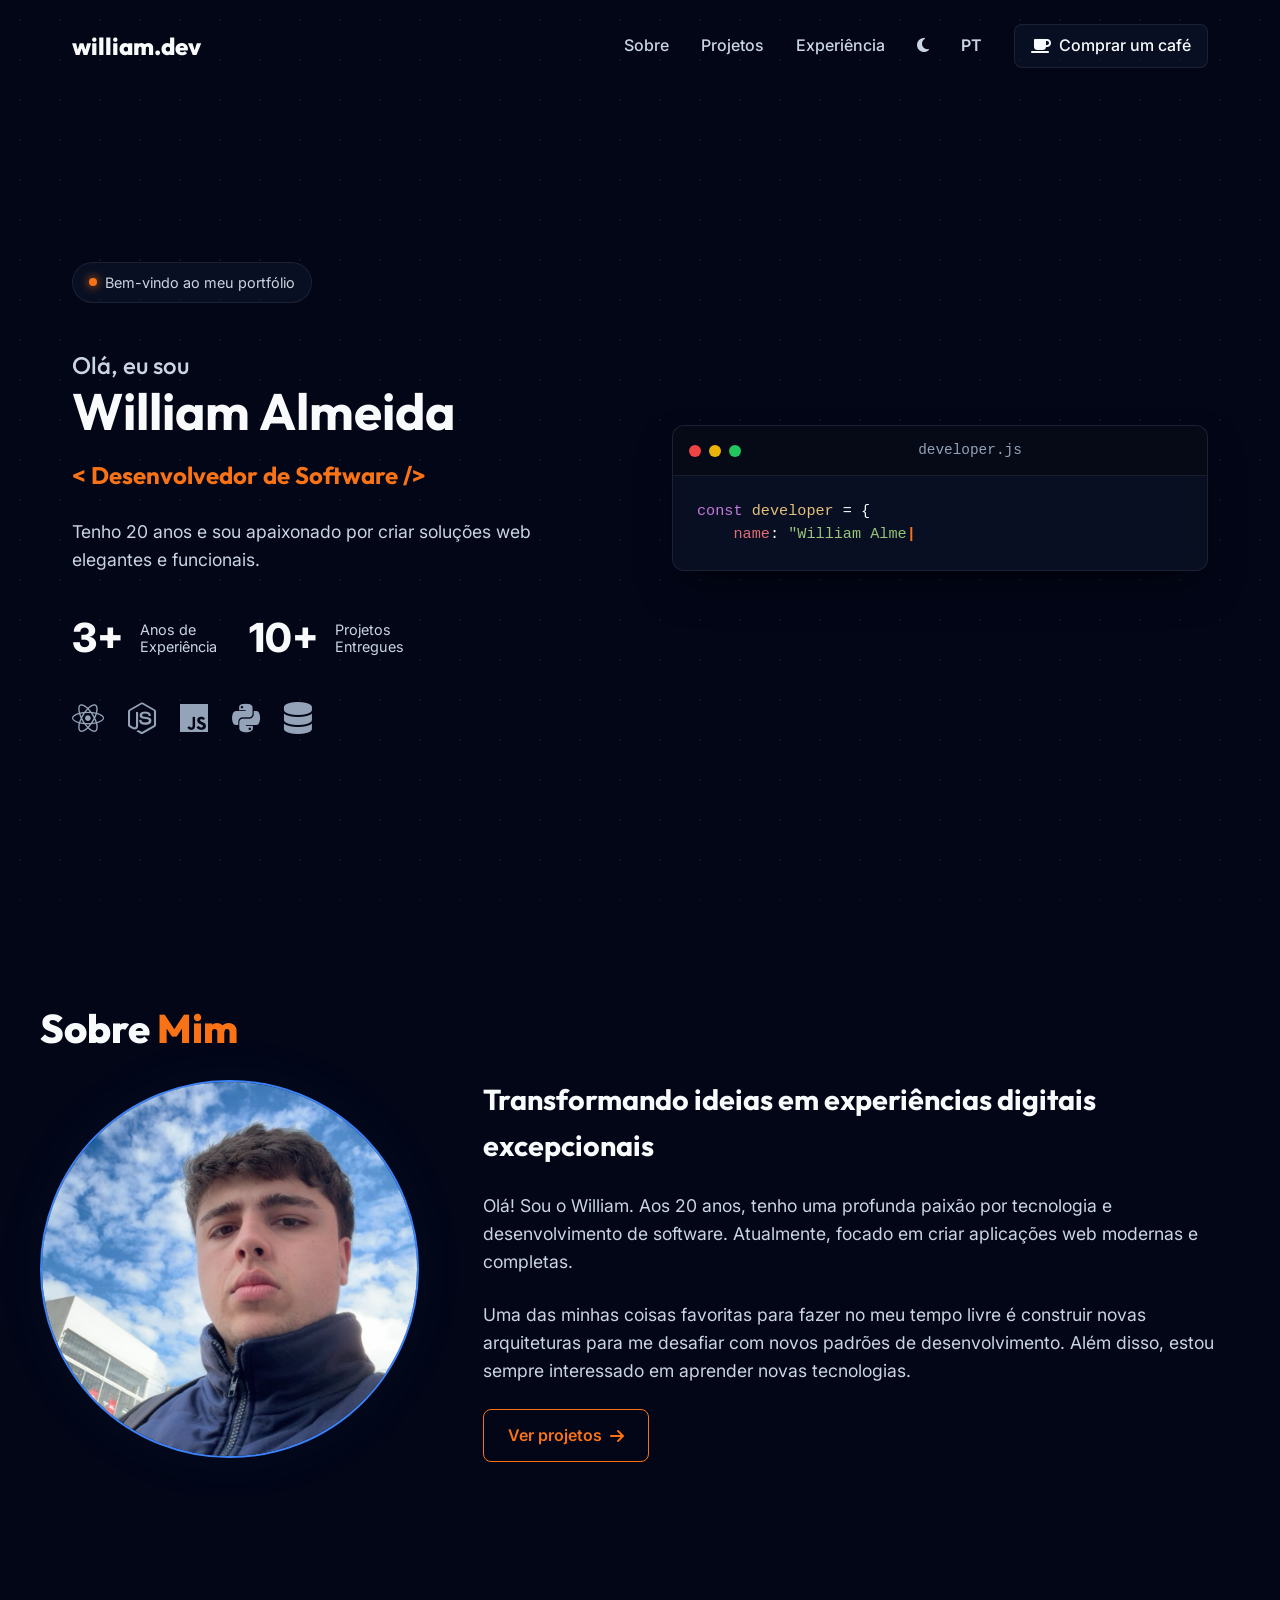
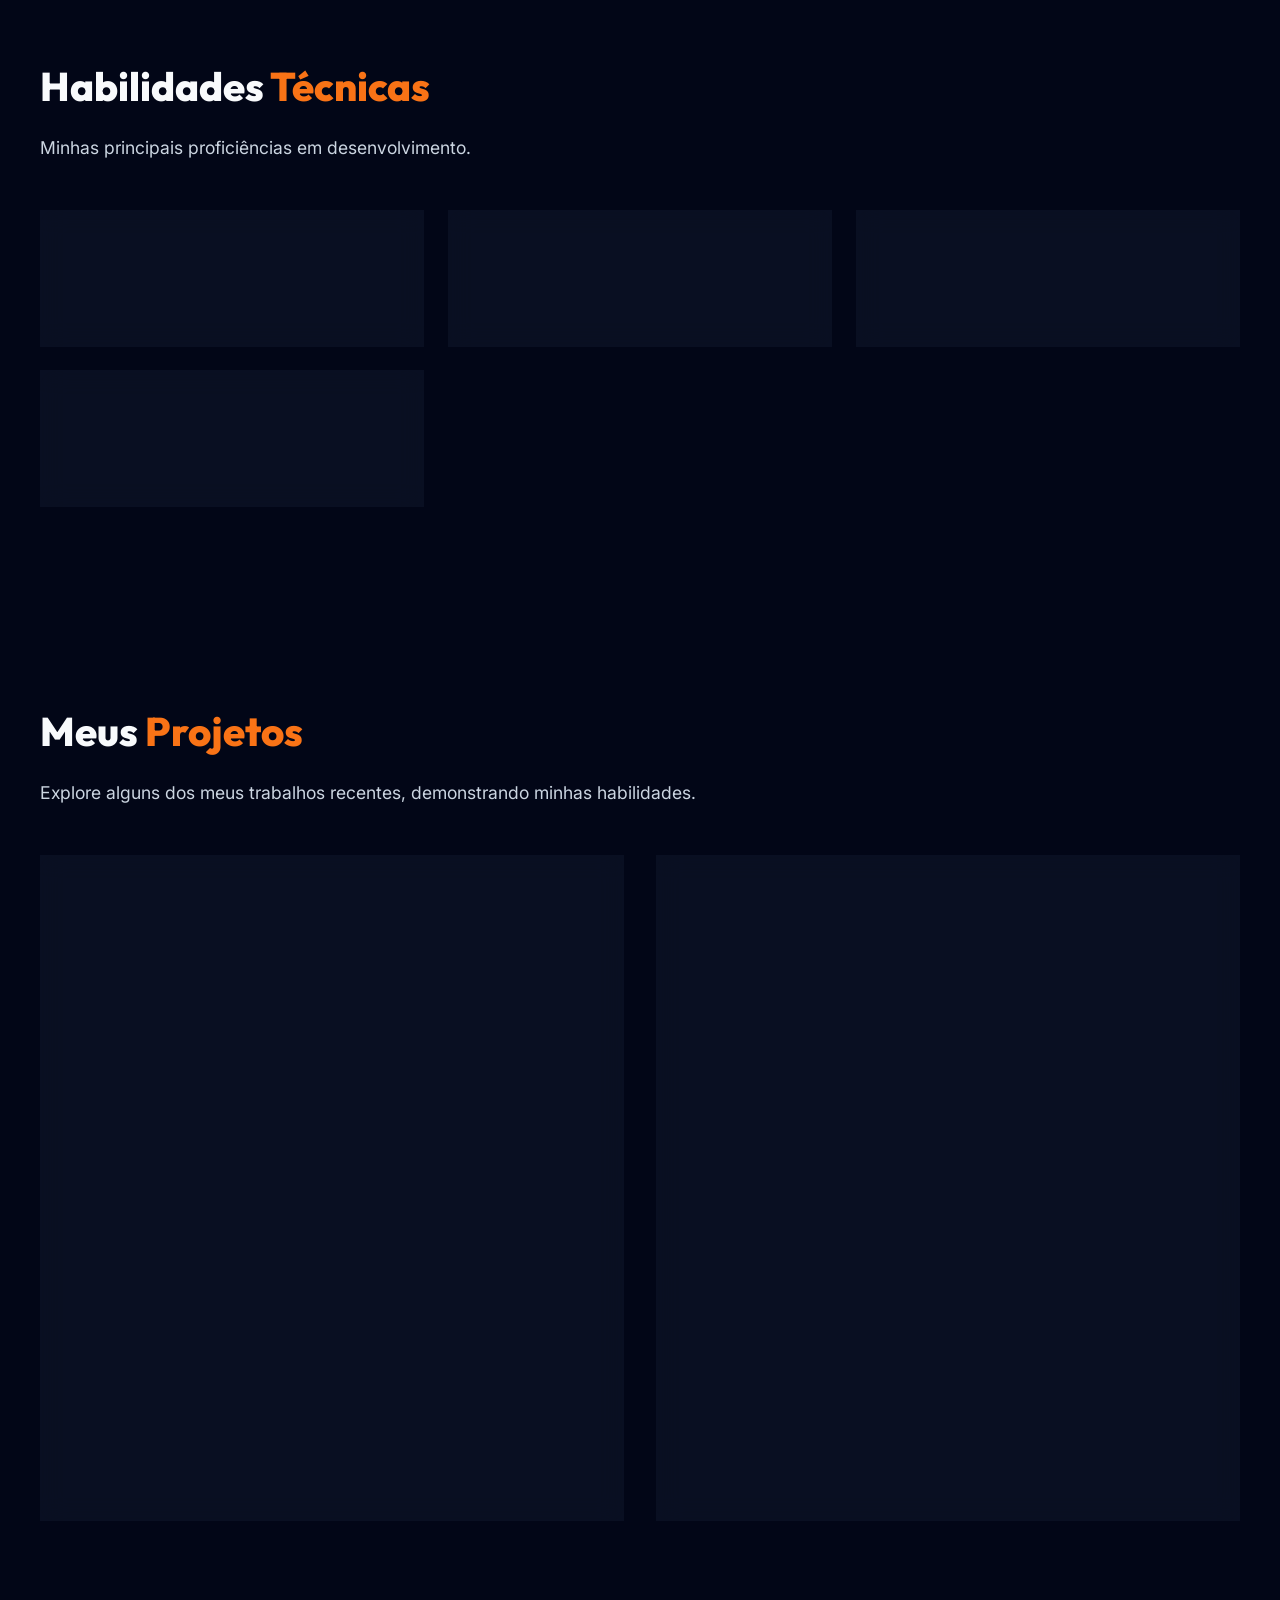
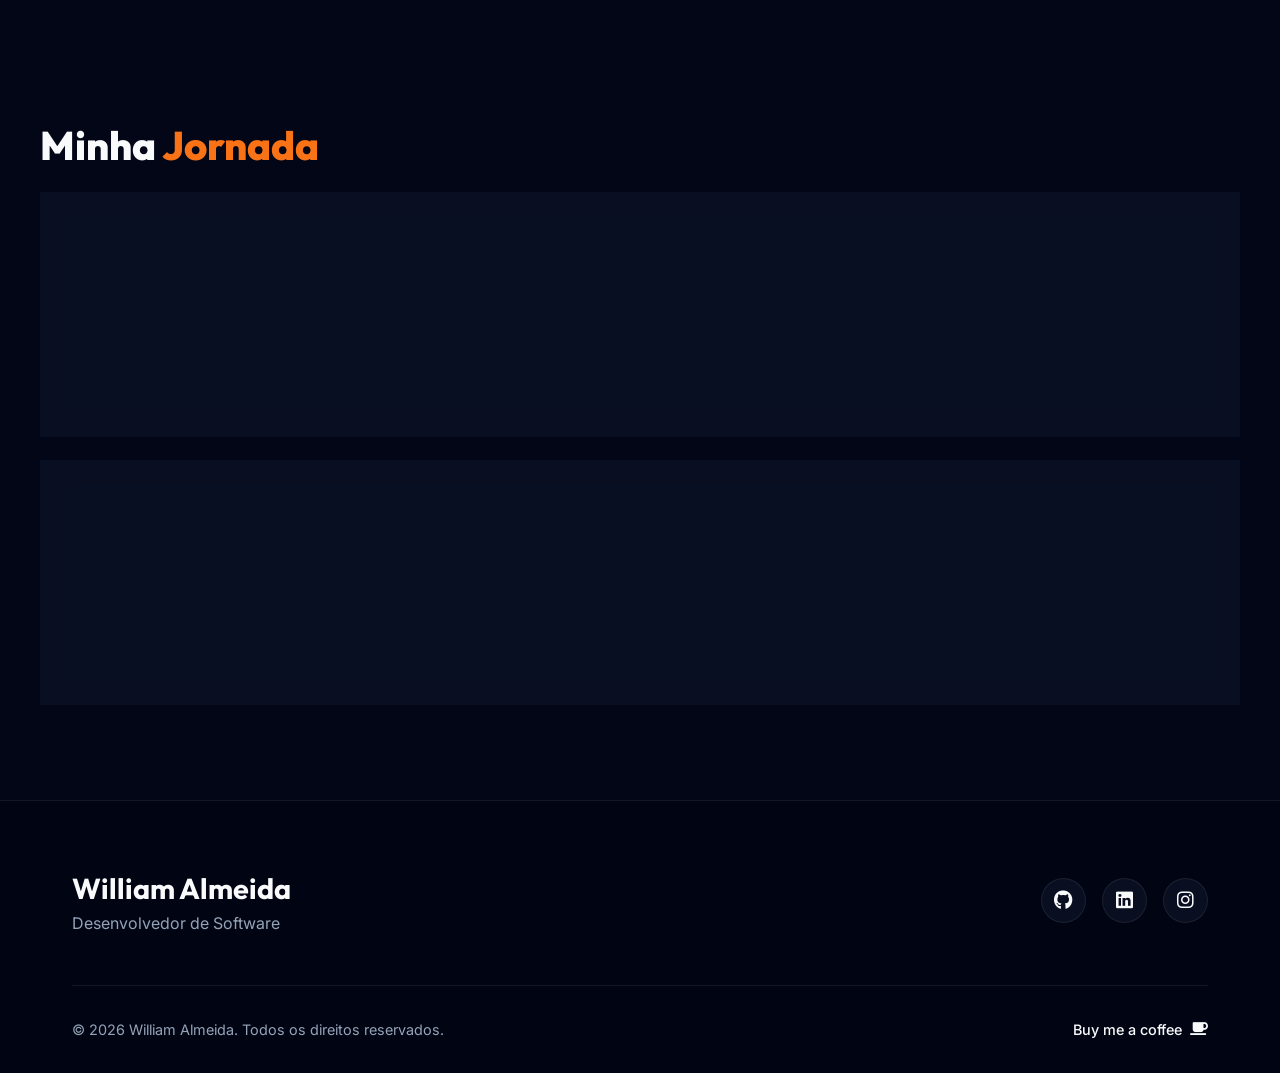
==== index.html @ 2afa2983 "Add files via upload" ====
<!DOCTYPE html>
<html lang="pt-BR">
<head>
    <meta charset="UTF-8">
    <meta name="viewport" content="width=device-width, initial-scale=1.0">
    <title>William Almeida | Desenvolvedor de Software</title>
    <link rel="stylesheet" href="style.css">
    <link href="https://fonts.googleapis.com/css2?family=Inter:wght@400;500;600;700&family=Outfit:wght@500;700;800&display=swap" rel="stylesheet">
    <link rel="stylesheet" href="https://cdnjs.cloudflare.com/ajax/libs/font-awesome/6.4.0/css/all.min.css">
</head>
<body>
    <div class="plus-grid"></div>

    <nav class="navbar">
        <div class="container nav-container">
            <a href="#" class="logo">william.dev</a>
            <div class="nav-actions">
                <a href="#about" class="nav-link">Sobre</a>
                <a href="#projects" class="nav-link">Projetos</a>
                <a href="#experience" class="nav-link">Experiência</a>
                <div class="theme-toggle"><i class="fas fa-moon"></i></div>
                <div class="lang-switch">PT</div>
                <a href="#" class="btn-coffee"><i class="fas fa-coffee"></i> Comprar um café</a>
            </div>
            <button class="mobile-menu-btn"><i class="fas fa-bars"></i></button>
        </div>
    </nav>

    <main>
        <section id="hero" class="hero container">
            <div class="hero-left">
                <div class="welcome-badge">
                    <span class="pulse-dot"></span> Bem-vindo ao meu portfólio
                </div>
                <h1 class="title">
                    <span class="greeting">Olá, eu sou</span><br>
                    William Almeida
                </h1>
                <h2 class="role-tag">&lt; Desenvolvedor de Software /&gt;</h2>
                <p class="description">
                    Tenho 20 anos e sou apaixonado por criar soluções web elegantes e funcionais.
                </p>
                <div class="hero-stats">
                    <div class="stat-item">
                        <span class="stat-num">3+</span>
                        <span class="stat-text">Anos de<br>Experiência</span>
                    </div>
                    <div class="stat-item">
                        <span class="stat-num">10+</span>
                        <span class="stat-text">Projetos<br>Entregues</span>
                    </div>
                </div>
                <div class="hero-tech-icons">
                    <!-- Tech stack icons -->
                    <i class="fab fa-react"></i>
                    <i class="fab fa-node-js"></i>
                    <i class="fab fa-js"></i>
                    <i class="fab fa-python"></i>
                    <i class="fas fa-database"></i>
                </div>
            </div>
            
            <div class="hero-right">
                <div class="code-window glass-card">
                    <div class="window-header">
                        <span class="dot red"></span>
                        <span class="dot yellow"></span>
                        <span class="dot green"></span>
                        <span class="window-title">developer.js</span>
                    </div>
                    <div class="code-content">
<pre><code><span class="keyword">const</span> <span class="variable">developer</span> = {
    <span class="property">name</span>: <span class="string">"William Almeida"</span>,
    <span class="property">age</span>: <span class="number">20</span>,
    <span class="property">role</span>: <span class="string">"Desenvolvedor de Software"</span>,
    <span class="property">skills</span>: [
        <span class="string">"React"</span>, <span class="string">"Node.js"</span>, <span class="string">"Python"</span>, <span class="string">"SQL"</span>
    ],
    <span class="property">passionateAbout</span>: <span class="string">"Criar soluções elegantes"</span>,
    <span class="method">code</span>: <span class="keyword">function</span>() {
        <span class="keyword">return</span> <span class="string">"Transformando ideias em experiências digitais excepcionais"</span>;
    }
};

<span class="variable">developer</span>.<span class="method">code</span>();</code></pre>
                    </div>
                </div>
            </div>
        </section>

        <!-- About Me Section -->
        <section id="about" class="about container section">
            <h2 class="section-title">Sobre <span class="text-orange">Mim</span></h2>
            <div class="about-grid">
                <div class="about-image-wrapper">
                    <div class="about-glow"></div>
                    <img src="assets/WhatsApp%20Image%202026-03-21%20at%2018.41.09.jpeg" alt="William Almeida" class="profile-image">
                </div>
                <div class="about-content">
                    <h3>Transformando ideias em experiências digitais excepcionais</h3>
                    <p>
                        Olá! Sou o William. Aos 20 anos, tenho uma profunda paixão por tecnologia e desenvolvimento de software. Atualmente, focado em criar aplicações web modernas e completas.
                    </p>
                    <p>
                        Uma das minhas coisas favoritas para fazer no meu tempo livre é construir novas arquiteturas para me desafiar com novos padrões de desenvolvimento. Além disso, estou sempre interessado em aprender novas tecnologias.
                    </p>
                    <a href="#projects" class="btn-outline-orange">Ver projetos <i class="fas fa-arrow-right"></i></a>
                </div>
            </div>
        </section>

        <!-- Skills Section -->
        <section id="skills" class="skills container section">
            <h2 class="section-title">Habilidades <span class="text-orange">Técnicas</span></h2>
            <p class="section-subtitle">Minhas principais proficiências em desenvolvimento.</p>
            
            <div class="skills-grid">
                <!-- Skill cards -->
                <div class="skill-card glass-card">
                    <div class="skill-header">
                        <i class="fab fa-react skill-icon text-blue"></i>
                        <div>
                            <h4>React / Next.js</h4>
                            <span class="skill-category">Frontend</span>
                        </div>
                    </div>
                    <div class="progress-bar"><div class="progress" style="width: 80%"></div></div>
                </div>
                <div class="skill-card glass-card">
                    <div class="skill-header">
                        <i class="fab fa-node-js skill-icon text-green"></i>
                        <div>
                            <h4>Node.js / Express</h4>
                            <span class="skill-category">Backend</span>
                        </div>
                    </div>
                    <div class="progress-bar"><div class="progress" style="width: 75%"></div></div>
                </div>
                <div class="skill-card glass-card">
                    <div class="skill-header">
                        <i class="fab fa-python skill-icon text-yellow"></i>
                        <div>
                            <h4>Python</h4>
                            <span class="skill-category">Backend / Scripting</span>
                        </div>
                    </div>
                    <div class="progress-bar"><div class="progress" style="width: 70%"></div></div>
                </div>
                <div class="skill-card glass-card">
                    <div class="skill-header">
                        <i class="fas fa-database skill-icon text-orange"></i>
                        <div>
                            <h4>SQL / NoSQL</h4>
                            <span class="skill-category">Database</span>
                        </div>
                    </div>
                    <div class="progress-bar"><div class="progress" style="width: 85%"></div></div>
                </div>
            </div>
        </section>

        <!-- Projects Section -->
        <section id="projects" class="projects container section">
            <h2 class="section-title">Meus <span class="text-orange">Projetos</span></h2>
            <p class="section-subtitle">Explore alguns dos meus trabalhos recentes, demonstrando minhas habilidades.</p>
            
            <div class="projects-grid">
                <div class="project-card glass-card">
                    <div class="project-image">
                        <div class="project-mockup"><i class="fas fa-plane"></i></div>
                    </div>
                    <div class="project-info">
                        <h3>App de Viagens</h3>
                        <div class="tech-pills">
                            <span class="pill">React</span>
                            <span class="pill">Node.js</span>
                            <span class="pill">MongoDB</span>
                        </div>
                        <p>Aplicativo completo de planejamento e gestão de viagens com roteiros inteligentes e compartilhamento de experiências.</p>
                        <ul class="project-features">
                            <li>Planejamento inteligente de roteiros</li>
                            <li>Compartilhamento e colaboração em grupo</li>
                            <li>Modo offline</li>
                        </ul>
                        <div class="project-actions">
                            <a href="#" class="btn-primary"><i class="fas fa-external-link-alt"></i> Visitar Website</a>
                            <a href="#" class="btn-secondary"><i class="fab fa-github"></i> GitHub</a>
                        </div>
                    </div>
                </div>

                <div class="project-card glass-card">
                    <div class="project-image">
                        <div class="project-mockup"><i class="fas fa-gamepad"></i></div>
                    </div>
                    <div class="project-info">
                        <h3>Spark Tracker</h3>
                        <div class="tech-pills">
                            <span class="pill">React Native</span>
                            <span class="pill">Firebase</span>
                        </div>
                        <p>Contador de vida avançado para Magic: The Gathering com suporte multiplayer, estatísticas detalhadas e personalização.</p>
                        <ul class="project-features">
                            <li>Contador para até 6 jogadores</li>
                            <li>Acompanhamento de dano de comandante</li>
                            <li>Temas personalizáveis</li>
                        </ul>
                        <div class="project-actions">
                            <a href="#" class="btn-primary"><i class="fas fa-external-link-alt"></i> Visitar App</a>
                            <a href="#" class="btn-secondary"><i class="fab fa-github"></i> GitHub</a>
                        </div>
                    </div>
                </div>
            </div>
        </section>

        <!-- Experience Section -->
        <section id="experience" class="experience container section">
            <h2 class="section-title">Minha <span class="text-orange">Jornada</span></h2>
            
            <div class="experience-list">
                <div class="exp-item glass-card">
                    <div class="exp-header">
                        <div class="exp-title">
                            <h3>Desenvolvedor Full Stack Freelancer</h3>
                            <a href="#" class="company">Autônomo</a>
                        </div>
                        <span class="exp-date">2023 - Presente</span>
                    </div>
                    <div class="tech-pills">
                        <span class="pill">React</span>
                        <span class="pill">Node.js</span>
                        <span class="pill">Tailwind</span>
                    </div>
                    <p class="exp-desc">
                        Construção de aplicações web sob medida para clientes, com foco em design responsivo e backends de alta performance. Implementação de soluções de e-commerce e landing pages otimizadas.
                    </p>
                </div>

                <div class="exp-item glass-card">
                    <div class="exp-header">
                        <div class="exp-title">
                            <h3>Estagiário de Desenvolvimento Frontend</h3>
                            <a href="#" class="company">Tech Solutions</a>
                        </div>
                        <span class="exp-date">2022 - 2023</span>
                    </div>
                    <div class="tech-pills">
                        <span class="pill">HTML/CSS</span>
                        <span class="pill">JavaScript</span>
                        <span class="pill">Git</span>
                    </div>
                    <p class="exp-desc">
                        Auxiliei no desenvolvimento de interfaces de usuário modernas. Ganhei experiência prática com arquiteturas baseadas em componentes e metodologias ágeis de desenvolvimento.
                    </p>
                </div>
            </div>
        </section>
    </main>

    <footer>
        <div class="container footer-container">
            <div class="footer-top">
                <div class="footer-brand">
                    <h2>William Almeida</h2>
                    <p>Desenvolvedor de Software</p>
                </div>
                <div class="footer-social">
                    <a href="#" class="social-icon"><i class="fab fa-github"></i></a>
                    <a href="#" class="social-icon"><i class="fab fa-linkedin"></i></a>
                    <a href="#" class="social-icon"><i class="fab fa-instagram"></i></a>
                </div>
            </div>
            <div class="footer-bottom">
                <p>&copy; 2026 William Almeida. Todos os direitos reservados.</p>
                <a href="#" class="coffee-link">Buy me a coffee <i class="fas fa-coffee"></i></a>
            </div>
        </div>
    </footer>

    <script src="script.js"></script>
</body>
</html>
---- style.css ----
:root {
    --bg-color: #020617; /* Deep Navy/Black */
    --bg-secondary: #0f172a;
    --text-primary: #f8fafc;
    --text-secondary: #cbd5e1;
    --text-muted: #94a3b8;
    --accent-orange: #f97316;
    --accent-orange-hover: #ea580c;
    --accent-blue: #3b82f6;
    
    --glass-bg: rgba(15, 23, 42, 0.6);
    --glass-border: rgba(255, 255, 255, 0.08);
    --glass-hover: rgba(249, 115, 22, 0.2);
    --transition: all 0.3s cubic-bezier(0.4, 0, 0.2, 1);
}

* {
    margin: 0;
    padding: 0;
    box-sizing: border-box;
}

html {
    scroll-behavior: smooth;
}

body {
    font-family: 'Inter', sans-serif;
    background-color: var(--bg-color);
    color: var(--text-primary);
    line-height: 1.6;
    position: relative;
    overflow-x: hidden;
}

h1, h2, h3, h4, h5, h6, .logo {
    font-family: 'Outfit', sans-serif;
}

a {
    text-decoration: none;
    color: inherit;
    transition: var(--transition);
}

.container {
    max-width: 1200px;
    margin: 0 auto;
    padding: 0 2rem;
}

/* Background Plus Grid */
.plus-grid {
    position: fixed;
    top: 0;
    left: 0;
    width: 100vw;
    height: 100vh;
    background-image: radial-gradient(var(--text-muted) 1px, transparent 1px);
    background-size: 40px 40px;
    opacity: 0.1;
    z-index: -1;
    pointer-events: none;
}

.text-orange {
    color: var(--accent-orange);
}

/* Glassmorphism utility */
.glass-card {
    background: var(--glass-bg);
    backdrop-filter: blur(12px);
    -webkit-backdrop-filter: blur(12px);
    border: 1px solid var(--glass-border);
    border-radius: 16px;
    transition: var(--transition);
}

.glass-card:hover {
    border-color: var(--glass-hover);
    box-shadow: 0 10px 30px -10px rgba(249, 115, 22, 0.1);
}

/* Navbar */
.navbar {
    position: fixed;
    top: 0;
    width: 100%;
    z-index: 100;
    padding: 1.5rem 0;
    transition: var(--transition);
}

.navbar.scrolled {
    padding: 1rem 0;
    background: rgba(2, 6, 23, 0.8);
    backdrop-filter: blur(12px);
    border-bottom: 1px solid var(--glass-border);
}

.nav-container {
    display: flex;
    justify-content: space-between;
    align-items: center;
}

.logo {
    font-size: 1.5rem;
    font-weight: 800;
    color: var(--text-primary);
}

.nav-actions {
    display: flex;
    align-items: center;
    gap: 2rem;
}

.nav-link {
    font-weight: 500;
    color: var(--text-secondary);
}

.nav-link:hover {
    color: var(--accent-orange);
}

.theme-toggle, .lang-switch {
    cursor: pointer;
    color: var(--text-secondary);
    font-weight: 600;
}

.theme-toggle:hover, .lang-switch:hover {
    color: var(--accent-orange);
}

.btn-coffee {
    background: var(--glass-bg);
    border: 1px solid var(--glass-border);
    padding: 0.5rem 1rem;
    border-radius: 8px;
    display: flex;
    align-items: center;
    gap: 0.5rem;
    font-weight: 500;
}

.btn-coffee:hover {
    background: rgba(255,255,255,0.1);
    border-color: var(--accent-orange);
}

.mobile-menu-btn {
    display: none;
    background: none;
    border: none;
    color: white;
    font-size: 1.5rem;
}

/* Buttons */
.btn-primary, .btn-secondary, .btn-outline-orange {
    display: inline-flex;
    align-items: center;
    justify-content: center;
    gap: 0.5rem;
    padding: 0.8rem 1.5rem;
    border-radius: 8px;
    font-weight: 600;
    cursor: pointer;
    transition: var(--transition);
    border: none;
}

.btn-primary {
    background: var(--accent-orange);
    color: white;
}

.btn-primary:hover {
    background: var(--accent-orange-hover);
    transform: translateY(-2px);
}

.btn-secondary {
    background: var(--bg-secondary);
    border: 1px solid var(--glass-border);
    color: var(--text-primary);
}

.btn-secondary:hover {
    background: rgba(255,255,255,0.1);
    transform: translateY(-2px);
}

.btn-outline-orange {
    background: transparent;
    border: 1px solid var(--accent-orange);
    color: var(--accent-orange);
}

.btn-outline-orange:hover {
    background: rgba(249, 115, 22, 0.1);
    transform: translateY(-2px);
}

/* Section Common */
.section {
    padding: 6rem 0;
}

.section-title {
    font-size: 2.5rem;
    font-weight: 800;
    margin-bottom: 1rem;
    color: var(--text-primary);
}

.section-subtitle {
    color: var(--text-secondary);
    margin-bottom: 3rem;
    font-size: 1.1rem;
}

/* Hero Section */
.hero {
    min-height: 100vh;
    display: grid;
    grid-template-columns: 1fr 1fr;
    align-items: center;
    gap: 4rem;
    padding-top: 6rem;
}

.welcome-badge {
    display: inline-flex;
    align-items: center;
    gap: 0.5rem;
    background: var(--glass-bg);
    border: 1px solid var(--glass-border);
    padding: 0.5rem 1rem;
    border-radius: 99px;
    font-size: 0.9rem;
    color: var(--text-secondary);
    margin-bottom: 1.5rem;
}

.pulse-dot {
    width: 8px;
    height: 8px;
    background: var(--accent-orange);
    border-radius: 50%;
    box-shadow: 0 0 10px var(--accent-orange);
    animation: pulse 2s infinite;
}

@keyframes pulse {
    0% { box-shadow: 0 0 0 0 rgba(249, 115, 22, 0.4); }
    70% { box-shadow: 0 0 0 10px rgba(249, 115, 22, 0); }
    100% { box-shadow: 0 0 0 0 rgba(249, 115, 22, 0); }
}

.greeting {
    font-size: 1.5rem;
    font-weight: 500;
    color: var(--text-secondary);
}

.hero .title {
    font-size: clamp(3rem, 4vw, 4rem);
    line-height: 1.1;
    margin-bottom: 1rem;
}

.role-tag {
    font-size: 1.5rem;
    color: var(--accent-orange);
    margin-bottom: 1.5rem;
}

.hero .description {
    color: var(--text-secondary);
    font-size: 1.1rem;
    margin-bottom: 2rem;
    max-width: 500px;
}

.hero-stats {
    display: flex;
    gap: 2rem;
    margin-bottom: 2rem;
}

.stat-item {
    display: flex;
    align-items: center;
    gap: 1rem;
}

.stat-num {
    font-size: 2.5rem;
    font-weight: 800;
    color: var(--text-primary);
}

.stat-text {
    color: var(--text-secondary);
    font-size: 0.9rem;
    line-height: 1.2;
}

.hero-tech-icons {
    display: flex;
    gap: 1.5rem;
    font-size: 2rem;
    color: var(--text-muted);
}

.hero-tech-icons i {
    transition: var(--transition);
}

.hero-tech-icons i:hover {
    color: var(--accent-orange);
    transform: translateY(-5px);
}

/* Code Window */
.code-window {
    border-radius: 12px;
    overflow: hidden;
    box-shadow: 0 20px 40px -10px rgba(0,0,0,0.5);
}

.window-header {
    background: rgba(0,0,0,0.3);
    padding: 0.8rem 1rem;
    display: flex;
    align-items: center;
    gap: 0.5rem;
    border-bottom: 1px solid var(--glass-border);
}

.dot {
    width: 12px;
    height: 12px;
    border-radius: 50%;
}

.dot.red { background: #ef4444; }
.dot.yellow { background: #eab308; }
.dot.green { background: #22c55e; }

.window-title {
    margin-left: auto;
    margin-right: auto;
    font-family: monospace;
    color: var(--text-muted);
    font-size: 0.9rem;
}

.code-content {
    padding: 1.5rem;
    font-family: 'Consolas', monospace;
    font-size: 0.95rem;
    line-height: 1.5;
    overflow-x: auto;
}

.keyword { color: #c678dd; }
.variable { color: #e5c07b; }
.string { color: #98c379; }
.number { color: #d19a66; }
.property { color: #e06c75; }
.method { color: #61afef; }

/* About Section */
.about-grid {
    display: grid;
    grid-template-columns: 1fr 2fr;
    gap: 4rem;
    align-items: center;
}

.about-image-wrapper {
    position: relative;
    width: 100%;
    aspect-ratio: 1;
    border-radius: 50%;
    display: flex;
    justify-content: center;
    align-items: center;
}

.about-glow {
    position: absolute;
    width: 110%;
    height: 110%;
    background: radial-gradient(circle, var(--accent-blue) 0%, transparent 60%);
    opacity: 0.5;
    filter: blur(40px);
    z-index: -1;
}

.profile-placeholder {
    width: 100%;
    height: 100%;
    border-radius: 50%;
    background: var(--bg-secondary);
    border: 2px solid var(--accent-blue);
    display: flex;
    align-items: center;
    justify-content: center;
    font-size: 6rem;
    color: var(--accent-blue);
    position: relative;
    z-index: 2;
}

.profile-image {
    width: 100%;
    height: 100%;
    border-radius: 50%;
    object-fit: cover;
    border: 2px solid var(--accent-blue);
    position: relative;
    z-index: 2;
}

.typing-cursor {
    animation: blink 1s step-end infinite;
    color: var(--accent-orange);
    font-weight: bold;
}

@keyframes blink {
    0%, 100% { opacity: 1; }
    50% { opacity: 0; }
}

.about-content h3 {
    font-size: 1.8rem;
    margin-bottom: 1.5rem;
}

.about-content p {
    color: var(--text-secondary);
    margin-bottom: 1.5rem;
    font-size: 1.1rem;
}

/* Skills Section */
.skills-grid {
    display: grid;
    grid-template-columns: repeat(auto-fit, minmax(300px, 1fr));
    gap: 1.5rem;
}

.skill-card {
    padding: 1.5rem;
    cursor: pointer;
}

.skill-header {
    display: flex;
    align-items: center;
    gap: 1rem;
    margin-bottom: 1.5rem;
}

.skill-icon {
    font-size: 2.5rem;
}

.text-blue { color: #3b82f6; }
.text-green { color: #22c55e; }
.text-yellow { color: #eab308; }

.skill-header h4 {
    font-size: 1.2rem;
}

.skill-category {
    font-size: 0.85rem;
    color: var(--text-muted);
}

.progress-bar {
    width: 100%;
    height: 6px;
    background: rgba(255,255,255,0.1);
    border-radius: 99px;
    overflow: hidden;
}

.progress {
    height: 100%;
    background: var(--accent-orange);
    border-radius: 99px;
}

/* Projects */
.projects-grid {
    display: grid;
    grid-template-columns: repeat(auto-fit, minmax(400px, 1fr));
    gap: 2rem;
}

.project-card {
    display: flex;
    flex-direction: column;
    overflow: hidden;
}

.project-image {
    height: 250px;
    background: var(--bg-secondary);
    display: flex;
    align-items: center;
    justify-content: center;
    border-bottom: 1px solid var(--glass-border);
}

.project-mockup {
    font-size: 5rem;
    color: var(--text-muted);
}

.project-info {
    padding: 2rem;
    display: flex;
    flex-direction: column;
    flex: 1;
}

.tech-pills {
    display: flex;
    flex-wrap: wrap;
    gap: 0.5rem;
    margin: 1rem 0;
}

.pill {
    background: rgba(255,255,255,0.05);
    border: 1px solid var(--glass-border);
    padding: 0.25rem 0.75rem;
    border-radius: 99px;
    font-size: 0.8rem;
    color: var(--text-secondary);
}

.project-info p {
    color: var(--text-secondary);
    margin-bottom: 1.5rem;
}

.project-features {
    margin-bottom: 2rem;
    list-style: none;
}

.project-features li {
    position: relative;
    padding-left: 1.5rem;
    margin-bottom: 0.5rem;
    color: var(--text-secondary);
    font-size: 0.95rem;
}

.project-features li::before {
    content: '→';
    position: absolute;
    left: 0;
    color: var(--accent-orange);
}

.project-actions {
    display: flex;
    gap: 1rem;
    margin-top: auto;
}

/* Experience */
.experience-list {
    display: flex;
    flex-direction: column;
    gap: 1.5rem;
}

.exp-item {
    padding: 2rem;
}

.exp-header {
    display: flex;
    justify-content: space-between;
    align-items: flex-start;
    flex-wrap: wrap;
    gap: 1rem;
}

.exp-title h3 {
    font-size: 1.4rem;
}

.company {
    color: var(--accent-orange);
    font-weight: 600;
    font-size: 1.1rem;
}

.exp-date {
    background: rgba(255,255,255,0.05);
    padding: 0.4rem 1rem;
    border-radius: 99px;
    font-size: 0.9rem;
    color: var(--text-secondary);
    border: 1px solid var(--glass-border);
}

.exp-desc {
    color: var(--text-secondary);
    margin-top: 1rem;
}

/* Footer */
footer {
    border-top: 1px solid var(--glass-border);
    padding: 4rem 0 2rem;
    background: rgba(0,0,0,0.2);
}

.footer-top {
    display: flex;
    justify-content: space-between;
    align-items: center;
    margin-bottom: 3rem;
    flex-wrap: wrap;
    gap: 2rem;
}

.footer-brand h2 {
    font-size: 1.8rem;
}

.footer-brand p {
    color: var(--text-muted);
}

.footer-social {
    display: flex;
    gap: 1rem;
}

.social-icon {
    width: 45px;
    height: 45px;
    border-radius: 50%;
    background: var(--glass-bg);
    border: 1px solid var(--glass-border);
    display: flex;
    align-items: center;
    justify-content: center;
    font-size: 1.2rem;
}

.social-icon:hover {
    background: var(--accent-orange);
    border-color: var(--accent-orange);
    transform: translateY(-3px);
}

.footer-bottom {
    display: flex;
    justify-content: space-between;
    align-items: center;
    padding-top: 2rem;
    border-top: 1px solid var(--glass-border);
    color: var(--text-muted);
    font-size: 0.9rem;
    flex-wrap: wrap;
    gap: 1rem;
}

.coffee-link {
    color: var(--text-primary);
    display: flex;
    align-items: center;
    gap: 0.5rem;
    font-weight: 500;
}

.coffee-link:hover {
    color: var(--accent-orange);
}

/* Responsive */
@media (max-width: 992px) {
    .hero {
        grid-template-columns: 1fr;
        text-align: center;
    }
    
    .hero-stats {
        justify-content: center;
    }

    .hero-tech-icons {
        justify-content: center;
        margin-bottom: 2rem;
    }

    .about-grid {
        grid-template-columns: 1fr;
    }

    .about-image-wrapper {
        width: 60%;
        margin: 0 auto;
    }
}

@media (max-width: 768px) {
    .nav-actions {
        display: none;
    }
    
    .mobile-menu-btn {
        display: block;
    }

    .projects-grid {
        grid-template-columns: 1fr;
    }

    .exp-header {
        flex-direction: column;
    }
}
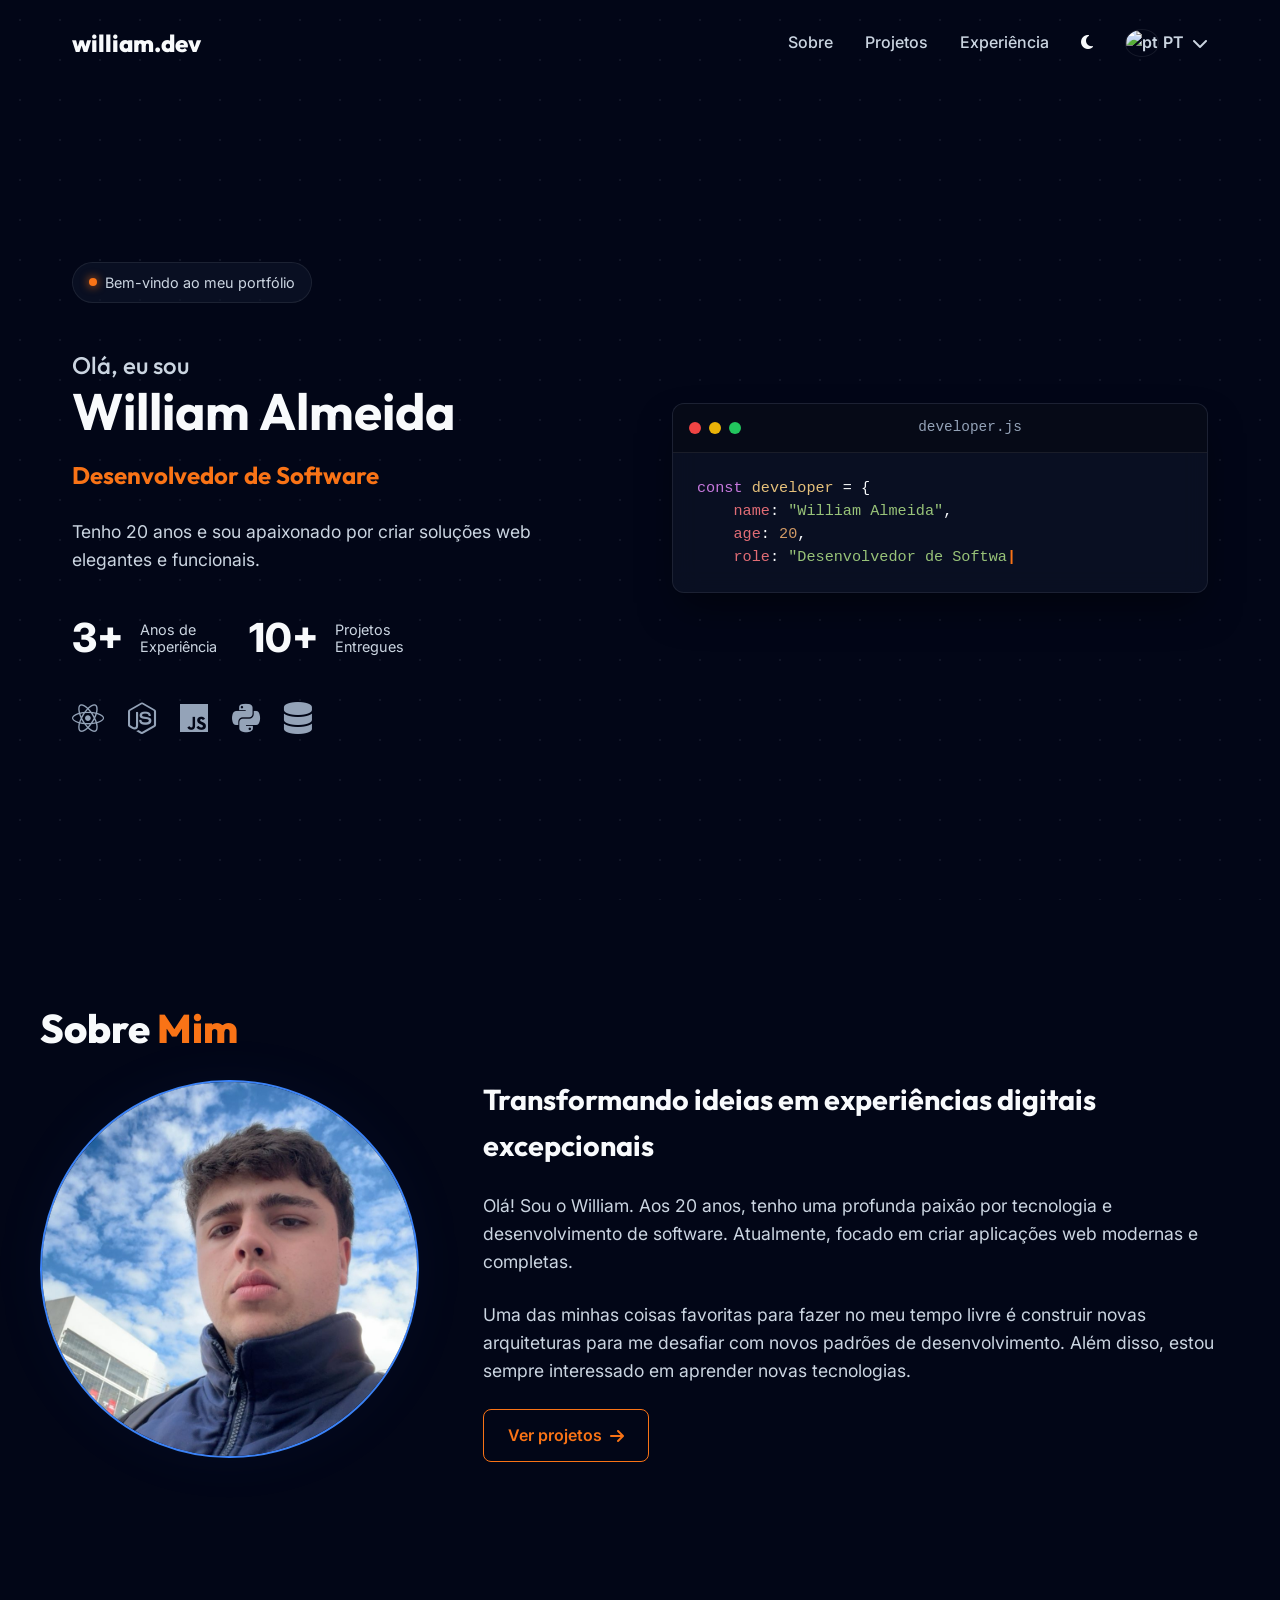
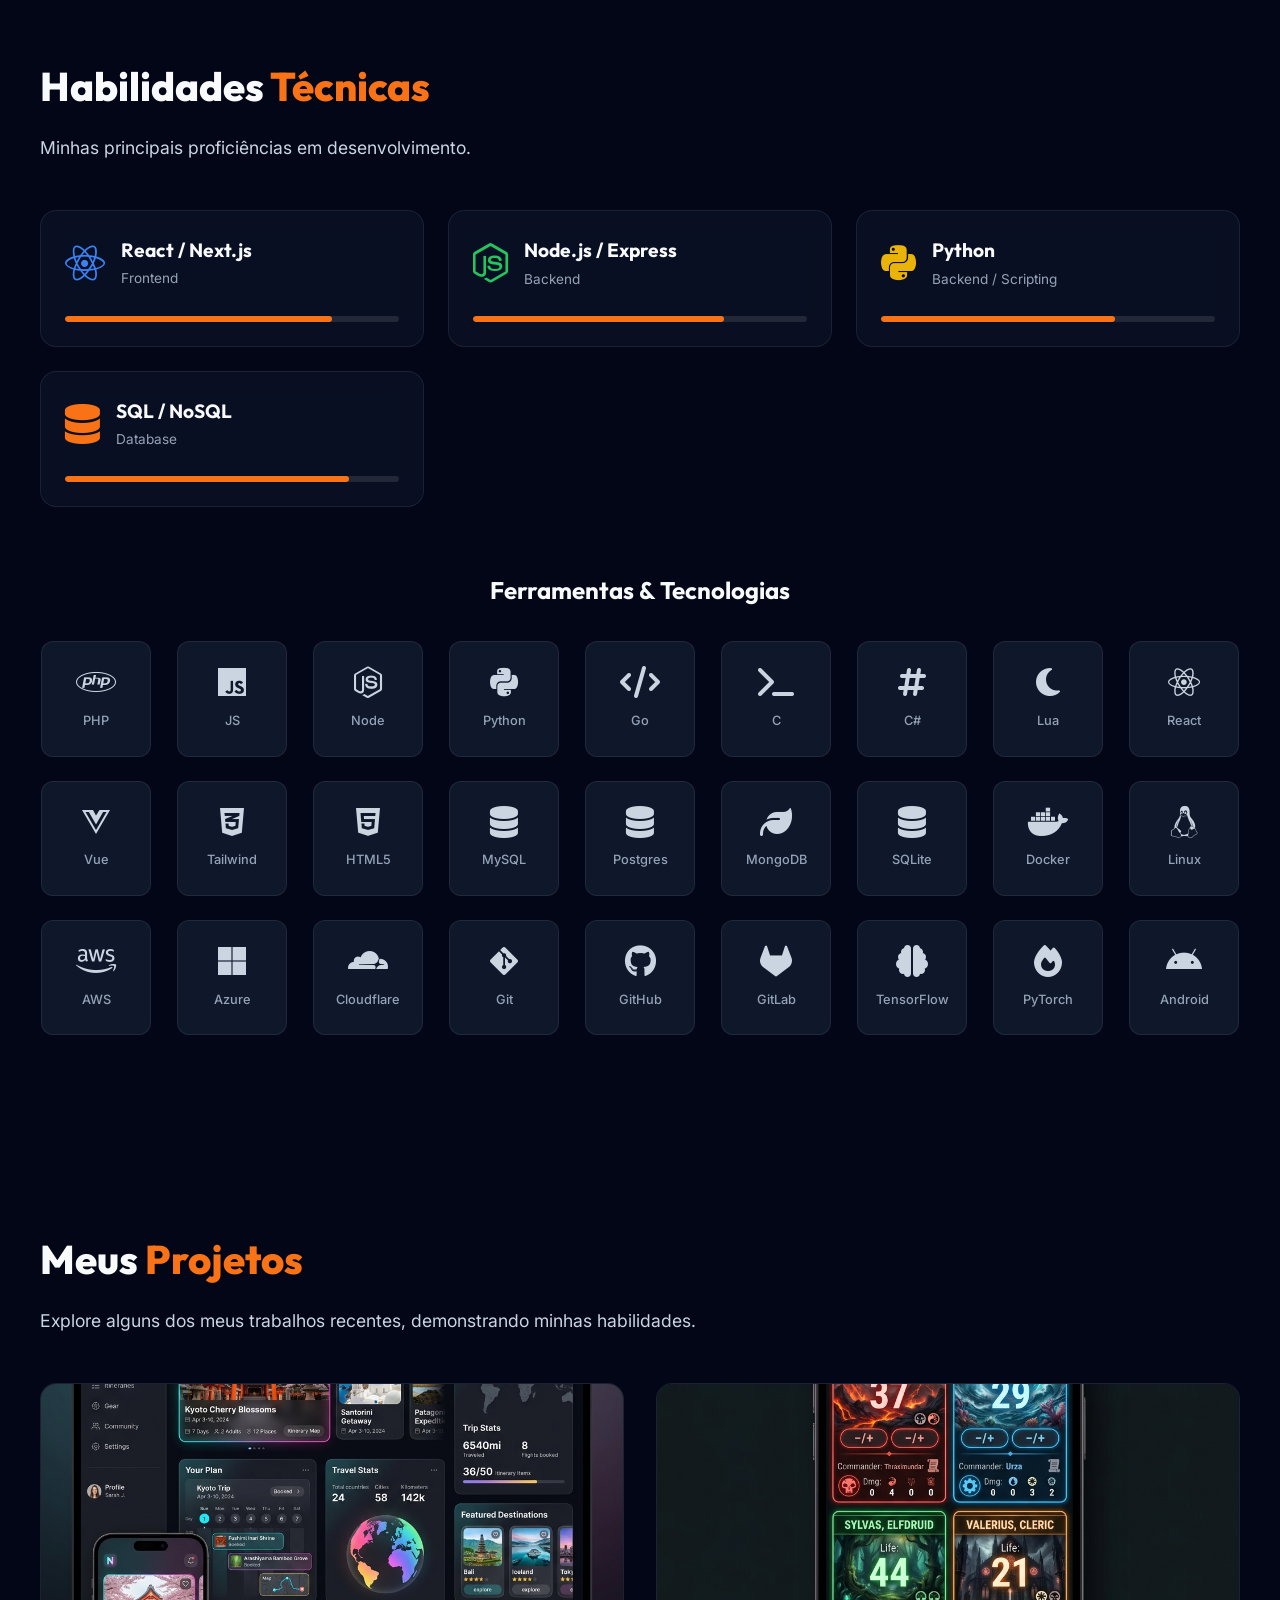
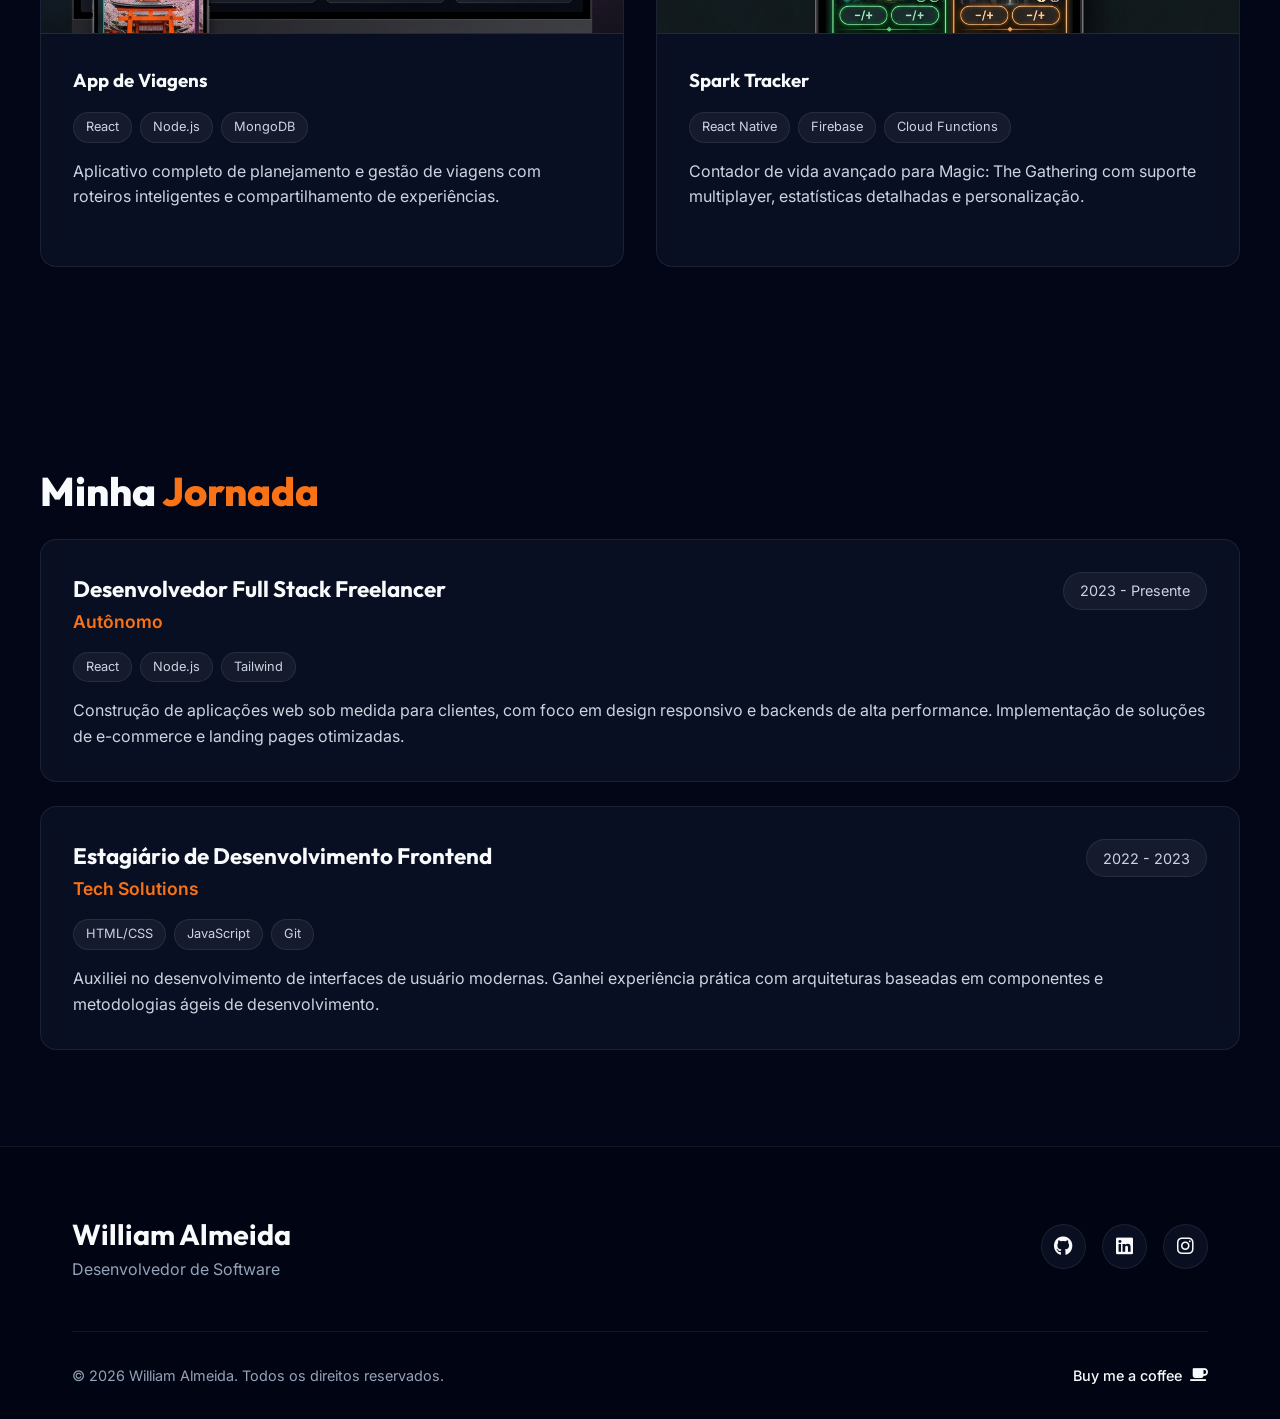
==== commit 88c49b78: "Add files via upload" ====
--- a/index.html
+++ b/index.html
@@ -1,13 +1,21 @@
 <!DOCTYPE html>
 <html lang="pt-BR">
+
 <head>
     <meta charset="UTF-8">
     <meta name="viewport" content="width=device-width, initial-scale=1.0">
-    <title>William Almeida | Desenvolvedor de Software</title>
+    <title data-i18n="title">William Almeida | Desenvolvedor de Software</title>
+    <meta name="description"
+        content="Portfólio de William Almeida, Desenvolvedor de Software Full Stack especializado em React, Node.js e Python. Criando soluções web elegantes e funcionais.">
+    <meta name="keywords"
+        content="William Almeida, Desenvolvedor, Software, Full Stack, React, Node.js, Portfólio, Web">
     <link rel="stylesheet" href="style.css">
-    <link href="https://fonts.googleapis.com/css2?family=Inter:wght@400;500;600;700&family=Outfit:wght@500;700;800&display=swap" rel="stylesheet">
+    <link
+        href="https://fonts.googleapis.com/css2?family=Inter:wght@400;500;600;700&family=Outfit:wght@500;700;800&display=swap"
+        rel="stylesheet">
     <link rel="stylesheet" href="https://cdnjs.cloudflare.com/ajax/libs/font-awesome/6.4.0/css/all.min.css">
 </head>
+
 <body>
     <div class="plus-grid"></div>
 
@@ -15,12 +23,30 @@
         <div class="container nav-container">
             <a href="#" class="logo">william.dev</a>
             <div class="nav-actions">
-                <a href="#about" class="nav-link">Sobre</a>
-                <a href="#projects" class="nav-link">Projetos</a>
-                <a href="#experience" class="nav-link">Experiência</a>
+                <a href="#about" class="nav-link" data-i18n="nav-about">Sobre</a>
+                <a href="#projects" class="nav-link" data-i18n="nav-projects">Projetos</a>
+                <a href="#experience" class="nav-link" data-i18n="nav-experience">Experiência</a>
                 <div class="theme-toggle"><i class="fas fa-moon"></i></div>
-                <div class="lang-switch">PT</div>
-                <a href="#" class="btn-coffee"><i class="fas fa-coffee"></i> Comprar um café</a>
+                <div class="lang-dropdown">
+                    <div class="lang-current">
+                        <span id="current-lang-text">PT</span>
+                        <i class="fas fa-chevron-down"></i>
+                    </div>
+                    <ul class="lang-menu">
+                        <li data-lang="pt"><img src="https://flagcdn.com/br.svg" alt="PT" class="flag-icon"> PT</li>
+                        <li data-lang="en"><img src="https://flagcdn.com/gb.svg" alt="EN" class="flag-icon"> EN</li>
+                        <li data-lang="es"><img src="https://flagcdn.com/es.svg" alt="ES" class="flag-icon"> ES</li>
+                        <li data-lang="fr"><img src="https://flagcdn.com/fr.svg" alt="FR" class="flag-icon"> FR</li>
+                        <li data-lang="de"><img src="https://flagcdn.com/de.svg" alt="DE" class="flag-icon"> DE</li>
+                        <li data-lang="it"><img src="https://flagcdn.com/it.svg" alt="IT" class="flag-icon"> IT</li>
+                        <li data-lang="ja"><img src="https://flagcdn.com/jp.svg" alt="JA" class="flag-icon"> JA</li>
+                        <li data-lang="ru"><img src="https://flagcdn.com/ru.svg" alt="RU" class="flag-icon"> RU</li>
+                        <li data-lang="zh"><img src="https://flagcdn.com/cn.svg" alt="ZH" class="flag-icon"> ZH</li>
+                        <li data-lang="ko"><img src="https://flagcdn.com/kr.svg" alt="KO" class="flag-icon"> KO</li>
+                        <li data-lang="kp"><img src="https://flagcdn.com/kp.svg" alt="KP" class="flag-icon"> KP</li>
+                    </ul>
+                </div>
+                <!-- <a href="#" class="btn-coffee"><i class="fas fa-coffee"></i> Comprar um café</a> -->
             </div>
             <button class="mobile-menu-btn"><i class="fas fa-bars"></i></button>
         </div>
@@ -30,24 +56,24 @@
         <section id="hero" class="hero container">
             <div class="hero-left">
                 <div class="welcome-badge">
-                    <span class="pulse-dot"></span> Bem-vindo ao meu portfólio
+                    <span class="pulse-dot"></span> <span data-i18n="hero-welcome">Bem-vindo ao meu portfólio</span>
                 </div>
                 <h1 class="title">
-                    <span class="greeting">Olá, eu sou</span><br>
+                    <span class="greeting" data-i18n="hero-greeting">Olá, eu sou</span><br>
                     William Almeida
                 </h1>
-                <h2 class="role-tag">&lt; Desenvolvedor de Software /&gt;</h2>
-                <p class="description">
+                <h2 class="role-tag" data-i18n="hero-role">&lt; Desenvolvedor de Software /&gt;</h2>
+                <p class="description" data-i18n="hero-desc">
                     Tenho 20 anos e sou apaixonado por criar soluções web elegantes e funcionais.
                 </p>
                 <div class="hero-stats">
                     <div class="stat-item">
                         <span class="stat-num">3+</span>
-                        <span class="stat-text">Anos de<br>Experiência</span>
+                        <span class="stat-text" data-i18n="hero-stat-exp">Anos de<br>Experiência</span>
                     </div>
                     <div class="stat-item">
                         <span class="stat-num">10+</span>
-                        <span class="stat-text">Projetos<br>Entregues</span>
+                        <span class="stat-text" data-i18n="hero-stat-projects">Projetos<br>Entregues</span>
                     </div>
                 </div>
                 <div class="hero-tech-icons">
@@ -59,7 +85,7 @@
                     <i class="fas fa-database"></i>
                 </div>
             </div>
-            
+
             <div class="hero-right">
                 <div class="code-window glass-card">
                     <div class="window-header">
@@ -69,7 +95,7 @@
                         <span class="window-title">developer.js</span>
                     </div>
                     <div class="code-content">
-<pre><code><span class="keyword">const</span> <span class="variable">developer</span> = {
+                        <pre><code><span class="keyword">const</span> <span class="variable">developer</span> = {
     <span class="property">name</span>: <span class="string">"William Almeida"</span>,
     <span class="property">age</span>: <span class="number">20</span>,
     <span class="property">role</span>: <span class="string">"Desenvolvedor de Software"</span>,
@@ -90,30 +116,38 @@
 
         <!-- About Me Section -->
         <section id="about" class="about container section">
-            <h2 class="section-title">Sobre <span class="text-orange">Mim</span></h2>
+            <h2 class="section-title"><span data-i18n="about-title-1">Sobre</span> <span class="text-orange"
+                    data-i18n="about-title-2">Mim</span></h2>
             <div class="about-grid">
                 <div class="about-image-wrapper">
                     <div class="about-glow"></div>
-                    <img src="assets/WhatsApp%20Image%202026-03-21%20at%2018.41.09.jpeg" alt="William Almeida" class="profile-image">
+                    <img src="assets/WhatsApp%20Image%202026-03-21%20at%2018.41.09.jpeg" alt="William Almeida"
+                        class="profile-image">
                 </div>
                 <div class="about-content">
-                    <h3>Transformando ideias em experiências digitais excepcionais</h3>
-                    <p>
-                        Olá! Sou o William. Aos 20 anos, tenho uma profunda paixão por tecnologia e desenvolvimento de software. Atualmente, focado em criar aplicações web modernas e completas.
+                    <h3 data-i18n="about-subtitle">Transformando ideias em experiências digitais excepcionais</h3>
+                    <p data-i18n="about-p1">
+                        Olá! Sou o William. Aos 20 anos, tenho uma profunda paixão por tecnologia e desenvolvimento de
+                        software. Atualmente, focado em criar aplicações web modernas e completas.
                     </p>
-                    <p>
-                        Uma das minhas coisas favoritas para fazer no meu tempo livre é construir novas arquiteturas para me desafiar com novos padrões de desenvolvimento. Além disso, estou sempre interessado em aprender novas tecnologias.
+                    <p data-i18n="about-p2">
+                        Uma das minhas coisas favoritas para fazer no meu tempo livre é construir novas arquiteturas
+                        para me desafiar com novos padrões de desenvolvimento. Além disso, estou sempre interessado em
+                        aprender novas tecnologias.
                     </p>
-                    <a href="#projects" class="btn-outline-orange">Ver projetos <i class="fas fa-arrow-right"></i></a>
+                    <a href="#projects" class="btn-outline-orange"><span data-i18n="about-btn">Ver projetos</span> <i
+                            class="fas fa-arrow-right"></i></a>
                 </div>
             </div>
         </section>
 
         <!-- Skills Section -->
         <section id="skills" class="skills container section">
-            <h2 class="section-title">Habilidades <span class="text-orange">Técnicas</span></h2>
-            <p class="section-subtitle">Minhas principais proficiências em desenvolvimento.</p>
-            
+            <h2 class="section-title"><span data-i18n="skills-title-1">Habilidades</span> <span class="text-orange"
+                    data-i18n="skills-title-2">Técnicas</span></h2>
+            <p class="section-subtitle" data-i18n="skills-subtitle">Minhas principais proficiências em desenvolvimento.
+            </p>
+
             <div class="skills-grid">
                 <!-- Skill cards -->
                 <div class="skill-card glass-card">
@@ -124,7 +158,9 @@
                             <span class="skill-category">Frontend</span>
                         </div>
                     </div>
-                    <div class="progress-bar"><div class="progress" style="width: 80%"></div></div>
+                    <div class="progress-bar">
+                        <div class="progress" style="width: 80%"></div>
+                    </div>
                 </div>
                 <div class="skill-card glass-card">
                     <div class="skill-header">
@@ -134,7 +170,9 @@
                             <span class="skill-category">Backend</span>
                         </div>
                     </div>
-                    <div class="progress-bar"><div class="progress" style="width: 75%"></div></div>
+                    <div class="progress-bar">
+                        <div class="progress" style="width: 75%"></div>
+                    </div>
                 </div>
                 <div class="skill-card glass-card">
                     <div class="skill-header">
@@ -144,7 +182,9 @@
                             <span class="skill-category">Backend / Scripting</span>
                         </div>
                     </div>
-                    <div class="progress-bar"><div class="progress" style="width: 70%"></div></div>
+                    <div class="progress-bar">
+                        <div class="progress" style="width: 70%"></div>
+                    </div>
                 </div>
                 <div class="skill-card glass-card">
                     <div class="skill-header">
@@ -154,93 +194,126 @@
                             <span class="skill-category">Database</span>
                         </div>
                     </div>
-                    <div class="progress-bar"><div class="progress" style="width: 85%"></div></div>
+                    <div class="progress-bar">
+                        <div class="progress" style="width: 85%"></div>
+                    </div>
+                </div>
+            </div>
+
+            <!-- New Tech Stack Grid -->
+            <div class="tech-stack-container">
+                <h3 class="subsection-title" data-i18n="skills-stack-title">Ferramentas & Tecnologias</h3>
+                <div class="tech-stack-grid">
+                    <div class="tech-item" title="PHP"><i class="fab fa-php"></i><span>PHP</span></div>
+                    <div class="tech-item" title="JavaScript"><i class="fab fa-js"></i><span>JS</span></div>
+                    <div class="tech-item" title="Node.js"><i class="fab fa-node-js"></i><span>Node</span></div>
+                    <div class="tech-item" title="Python"><i class="fab fa-python"></i><span>Python</span></div>
+                    <div class="tech-item" title="Go"><i class="fas fa-code"></i><span>Go</span></div>
+                    <div class="tech-item" title="C"><i class="fas fa-terminal"></i><span>C</span></div>
+                    <div class="tech-item" title="C#"><i class="fas fa-hashtag"></i><span>C#</span></div>
+                    <div class="tech-item" title="Lua"><i class="fas fa-moon"></i><span>Lua</span></div>
+                    <div class="tech-item" title="React"><i class="fab fa-react"></i><span>React</span></div>
+                    <div class="tech-item" title="Vue"><i class="fab fa-vuejs"></i><span>Vue</span></div>
+                    <div class="tech-item" title="Tailwind"><i class="fab fa-css3-alt"></i><span>Tailwind</span></div>
+                    <div class="tech-item" title="HTML5"><i class="fab fa-html5"></i><span>HTML5</span></div>
+                    <div class="tech-item" title="MySQL"><i class="fas fa-database"></i><span>MySQL</span></div>
+                    <div class="tech-item" title="PostgreSQL"><i class="fas fa-database"></i><span>Postgres</span></div>
+                    <div class="tech-item" title="MongoDB"><i class="fas fa-leaf"></i><span>MongoDB</span></div>
+                    <div class="tech-item" title="SQLite"><i class="fas fa-database"></i><span>SQLite</span></div>
+                    <div class="tech-item" title="Docker"><i class="fab fa-docker"></i><span>Docker</span></div>
+                    <div class="tech-item" title="Linux"><i class="fab fa-linux"></i><span>Linux</span></div>
+                    <div class="tech-item" title="AWS"><i class="fab fa-aws"></i><span>AWS</span></div>
+                    <div class="tech-item" title="Azure"><i class="fab fa-microsoft"></i><span>Azure</span></div>
+                    <div class="tech-item" title="Cloudflare"><i class="fab fa-cloudflare"></i><span>Cloudflare</span>
+                    </div>
+                    <div class="tech-item" title="Git"><i class="fab fa-git-alt"></i><span>Git</span></div>
+                    <div class="tech-item" title="GitHub"><i class="fab fa-github"></i><span>GitHub</span></div>
+                    <div class="tech-item" title="GitLab"><i class="fab fa-gitlab"></i><span>GitLab</span></div>
+                    <div class="tech-item" title="TensorFlow"><i class="fas fa-brain"></i><span>TensorFlow</span></div>
+                    <div class="tech-item" title="PyTorch"><i class="fas fa-fire"></i><span>PyTorch</span></div>
+                    <div class="tech-item" title="Android"><i class="fab fa-android"></i><span>Android</span></div>
                 </div>
             </div>
         </section>
 
         <!-- Projects Section -->
         <section id="projects" class="projects container section">
-            <h2 class="section-title">Meus <span class="text-orange">Projetos</span></h2>
-            <p class="section-subtitle">Explore alguns dos meus trabalhos recentes, demonstrando minhas habilidades.</p>
-            
+            <h2 class="section-title"><span data-i18n="projects-title-1">Meus</span> <span class="text-orange"
+                    data-i18n="projects-title-2">Projetos</span></h2>
+            <p class="section-subtitle" data-i18n="projects-subtitle">Explore alguns dos meus trabalhos recentes,
+                demonstrando minhas habilidades.</p>
+
             <div class="projects-grid">
                 <div class="project-card glass-card">
-                    <div class="project-image">
-                        <div class="project-mockup"><i class="fas fa-plane"></i></div>
-                    </div>
+                    <a href="project.html?id=proj1" class="project-image">
+                        <img src="assets/travel_app.png" alt="App de Viagens" class="project-thumb">
+                        <div class="project-overlay">
+                            <span class="view-details" data-i18n="proj-details">Ver Detalhes</span>
+                        </div>
+                    </a>
                     <div class="project-info">
-                        <h3>App de Viagens</h3>
+                        <h3 data-i18n="proj1-title">App de Viagens</h3>
                         <div class="tech-pills">
                             <span class="pill">React</span>
                             <span class="pill">Node.js</span>
                             <span class="pill">MongoDB</span>
                         </div>
-                        <p>Aplicativo completo de planejamento e gestão de viagens com roteiros inteligentes e compartilhamento de experiências.</p>
-                        <ul class="project-features">
-                            <li>Planejamento inteligente de roteiros</li>
-                            <li>Compartilhamento e colaboração em grupo</li>
-                            <li>Modo offline</li>
-                        </ul>
-                        <div class="project-actions">
-                            <a href="#" class="btn-primary"><i class="fas fa-external-link-alt"></i> Visitar Website</a>
-                            <a href="#" class="btn-secondary"><i class="fab fa-github"></i> GitHub</a>
-                        </div>
+                        <p data-i18n="proj1-desc">Aplicativo completo de planejamento e gestão de viagens com roteiros
+                            inteligentes e compartilhamento de experiências.</p>
                     </div>
                 </div>
 
                 <div class="project-card glass-card">
-                    <div class="project-image">
-                        <div class="project-mockup"><i class="fas fa-gamepad"></i></div>
-                    </div>
+                    <a href="project.html?id=proj2" class="project-image">
+                        <img src="assets/spark_tracker.png" alt="Spark Tracker" class="project-thumb">
+                        <div class="project-overlay">
+                            <span class="view-details" data-i18n="proj-details">Ver Detalhes</span>
+                        </div>
+                    </a>
                     <div class="project-info">
-                        <h3>Spark Tracker</h3>
+                        <h3 data-i18n="proj2-title">Spark Tracker</h3>
                         <div class="tech-pills">
                             <span class="pill">React Native</span>
                             <span class="pill">Firebase</span>
-                        </div>
-                        <p>Contador de vida avançado para Magic: The Gathering com suporte multiplayer, estatísticas detalhadas e personalização.</p>
-                        <ul class="project-features">
-                            <li>Contador para até 6 jogadores</li>
-                            <li>Acompanhamento de dano de comandante</li>
-                            <li>Temas personalizáveis</li>
-                        </ul>
-                        <div class="project-actions">
-                            <a href="#" class="btn-primary"><i class="fas fa-external-link-alt"></i> Visitar App</a>
-                            <a href="#" class="btn-secondary"><i class="fab fa-github"></i> GitHub</a>
-                        </div>
-                    </div>
-                </div>
+                            <span class="pill">Cloud Functions</span>
+                        </div>
+                        <p data-i18n="proj2-desc">Contador de vida avançado para Magic: The Gathering com suporte
+                            multiplayer, estatísticas detalhadas e personalização.</p>
+                    </div>
+                </div>
+
             </div>
         </section>
 
         <!-- Experience Section -->
         <section id="experience" class="experience container section">
-            <h2 class="section-title">Minha <span class="text-orange">Jornada</span></h2>
-            
+            <h2 class="section-title"><span data-i18n="exp-title-1">Minha</span> <span class="text-orange"
+                    data-i18n="exp-title-2">Jornada</span></h2>
+
             <div class="experience-list">
                 <div class="exp-item glass-card">
                     <div class="exp-header">
                         <div class="exp-title">
-                            <h3>Desenvolvedor Full Stack Freelancer</h3>
-                            <a href="#" class="company">Autônomo</a>
-                        </div>
-                        <span class="exp-date">2023 - Presente</span>
+                            <h3 data-i18n="exp1-role">Desenvolvedor Full Stack Freelancer</h3>
+                            <a href="#" class="company" data-i18n="exp-freelance">Autônomo</a>
+                        </div>
+                        <span class="exp-date" data-i18n="exp1-date">2023 - Presente</span>
                     </div>
                     <div class="tech-pills">
                         <span class="pill">React</span>
                         <span class="pill">Node.js</span>
                         <span class="pill">Tailwind</span>
                     </div>
-                    <p class="exp-desc">
-                        Construção de aplicações web sob medida para clientes, com foco em design responsivo e backends de alta performance. Implementação de soluções de e-commerce e landing pages otimizadas.
+                    <p class="exp-desc" data-i18n="exp1-desc">
+                        Construção de aplicações web sob medida para clientes, com foco em design responsivo e backends
+                        de alta performance. Implementação de soluções de e-commerce e landing pages otimizadas.
                     </p>
                 </div>
 
                 <div class="exp-item glass-card">
                     <div class="exp-header">
                         <div class="exp-title">
-                            <h3>Estagiário de Desenvolvimento Frontend</h3>
+                            <h3 data-i18n="exp2-role">Estagiário de Desenvolvimento Frontend</h3>
                             <a href="#" class="company">Tech Solutions</a>
                         </div>
                         <span class="exp-date">2022 - 2023</span>
@@ -250,8 +323,9 @@
                         <span class="pill">JavaScript</span>
                         <span class="pill">Git</span>
                     </div>
-                    <p class="exp-desc">
-                        Auxiliei no desenvolvimento de interfaces de usuário modernas. Ganhei experiência prática com arquiteturas baseadas em componentes e metodologias ágeis de desenvolvimento.
+                    <p class="exp-desc" data-i18n="exp2-desc">
+                        Auxiliei no desenvolvimento de interfaces de usuário modernas. Ganhei experiência prática com
+                        arquiteturas baseadas em componentes e metodologias ágeis de desenvolvimento.
                     </p>
                 </div>
             </div>
@@ -263,7 +337,7 @@
             <div class="footer-top">
                 <div class="footer-brand">
                     <h2>William Almeida</h2>
-                    <p>Desenvolvedor de Software</p>
+                    <p data-i18n="hero-role">Desenvolvedor de Software</p>
                 </div>
                 <div class="footer-social">
                     <a href="#" class="social-icon"><i class="fab fa-github"></i></a>
@@ -272,7 +346,7 @@
                 </div>
             </div>
             <div class="footer-bottom">
-                <p>&copy; 2026 William Almeida. Todos os direitos reservados.</p>
+                <p data-i18n="footer-rights">&copy; 2026 William Almeida. Todos os direitos reservados.</p>
                 <a href="#" class="coffee-link">Buy me a coffee <i class="fas fa-coffee"></i></a>
             </div>
         </div>
@@ -280,4 +354,5 @@
 
     <script src="script.js"></script>
 </body>
-</html>
+
+</html>
--- a/style.css
+++ b/style.css
@@ -11,7 +11,26 @@
     --glass-bg: rgba(15, 23, 42, 0.6);
     --glass-border: rgba(255, 255, 255, 0.08);
     --glass-hover: rgba(249, 115, 22, 0.2);
+    --navbar-bg: rgba(2, 6, 23, 0.8);
+    --overlay-bg: rgba(2, 6, 23, 0.6);
+    --footer-bg: rgba(0, 0, 0, 0.2);
+    --card-shadow: 0 20px 40px rgba(0, 0, 0, 0.3);
+    --img-shadow: 0 30px 60px rgba(0, 0, 0, 0.5);
     --transition: all 0.3s cubic-bezier(0.4, 0, 0.2, 1);
+}
+body.light-theme {
+    --bg-color: #ffffff;
+    --bg-secondary: #f8fafc;
+    --text-primary: #0f172a;
+    --text-secondary: #475569;
+    --text-muted: #64748b;
+    --glass-bg: rgba(255, 255, 255, 0.7);
+    --glass-border: rgba(15, 23, 42, 0.08);
+    --navbar-bg: rgba(255, 255, 255, 0.8);
+    --overlay-bg: rgba(255, 255, 255, 0.6);
+    --footer-bg: rgba(15, 23, 42, 0.05);
+    --card-shadow: 0 10px 30px rgba(15, 23, 42, 0.05);
+    --img-shadow: 0 20px 40px rgba(15, 23, 42, 0.1);
 }
 
 * {
@@ -31,6 +50,7 @@
     line-height: 1.6;
     position: relative;
     overflow-x: hidden;
+    transition: background-color 0.5s ease, color 0.5s ease;
 }
 
 h1, h2, h3, h4, h5, h6, .logo {
@@ -61,6 +81,11 @@
     opacity: 0.1;
     z-index: -1;
     pointer-events: none;
+    transition: opacity 0.5s ease;
+}
+
+body.light-theme .plus-grid {
+    opacity: 0.15;
 }
 
 .text-orange {
@@ -94,7 +119,7 @@
 
 .navbar.scrolled {
     padding: 1rem 0;
-    background: rgba(2, 6, 23, 0.8);
+    background: var(--navbar-bg);
     backdrop-filter: blur(12px);
     border-bottom: 1px solid var(--glass-border);
 }
@@ -126,13 +151,76 @@
     color: var(--accent-orange);
 }
 
-.theme-toggle, .lang-switch {
+.theme-toggle:hover {
+    color: var(--accent-orange);
+}
+
+.lang-dropdown {
+    position: relative;
     cursor: pointer;
-    color: var(--text-secondary);
+}
+
+.lang-current {
+    display: flex;
+    align-items: center;
+    gap: 0.5rem;
     font-weight: 600;
-}
-
-.theme-toggle:hover, .lang-switch:hover {
+    color: var(--text-secondary);
+    transition: var(--transition);
+    display: flex;
+    align-items: center;
+    gap: 0.5rem;
+}
+
+.flag-icon {
+    width: 20px;
+    height: 20px;
+    border-radius: 50%;
+    object-fit: cover;
+    flex-shrink: 0;
+    border: 1px solid var(--glass-border);
+}
+
+.lang-current:hover {
+    color: var(--accent-orange);
+}
+
+.lang-menu {
+    position: absolute;
+    top: 100%;
+    right: 0;
+    background: var(--bg-secondary);
+    border: 1px solid var(--glass-border);
+    border-radius: 8px;
+    padding: 0.5rem 0;
+    list-style: none;
+    min-width: 80px;
+    opacity: 0;
+    visibility: hidden;
+    transform: translateY(10px);
+    transition: var(--transition);
+    box-shadow: var(--card-shadow);
+    z-index: 1000;
+}
+
+.lang-dropdown:hover .lang-menu {
+    opacity: 1;
+    visibility: visible;
+    transform: translateY(0);
+}
+
+.lang-menu li {
+    padding: 0.5rem 1.5rem;
+    transition: var(--transition);
+    color: var(--text-secondary);
+    font-weight: 500;
+    display: flex;
+    align-items: center;
+    gap: 0.8rem;
+}
+
+.lang-menu li:hover {
+    background: rgba(249, 115, 22, 0.1);
     color: var(--accent-orange);
 }
 
@@ -375,6 +463,22 @@
 .number { color: #d19a66; }
 .property { color: #e06c75; }
 .method { color: #61afef; }
+
+body.light-theme .code-window {
+    background: #f1f5f9;
+}
+
+body.light-theme .window-header {
+    background: #e2e8f0;
+}
+
+body.light-theme .keyword { color: #a626a4; }
+body.light-theme .variable { color: #986801; }
+body.light-theme .string { color: #50a14f; }
+body.light-theme .number { color: #986801; }
+body.light-theme .property { color: #e45649; }
+body.light-theme .method { color: #4078f2; }
+body.light-theme .code-content { color: #383a42; }
 
 /* About Section */
 .about-grid {
@@ -501,6 +605,67 @@
     border-radius: 99px;
 }
 
+/* Tech Stack Grid */
+.tech-stack-container {
+    margin-top: 4rem;
+}
+
+.subsection-title {
+    font-size: 1.5rem;
+    margin-bottom: 2rem;
+    color: var(--text-primary);
+    text-align: center;
+}
+
+.tech-stack-grid {
+    display: grid;
+    grid-template-columns: repeat(auto-fill, minmax(100px, 1fr));
+    gap: 1.5rem;
+    justify-items: center;
+}
+
+.tech-item {
+    display: flex;
+    flex-direction: column;
+    align-items: center;
+    gap: 0.8rem;
+    padding: 1.5rem 1rem;
+    width: 100%;
+    max-width: 110px;
+    background: var(--bg-secondary);
+    border: 1px solid var(--glass-border);
+    border-radius: 12px;
+    transition: var(--transition);
+    cursor: default;
+}
+
+.tech-item i {
+    font-size: 2rem;
+    color: var(--text-secondary);
+    transition: var(--transition);
+}
+
+.tech-item span {
+    font-size: 0.8rem;
+    font-weight: 500;
+    color: var(--text-muted);
+}
+
+.tech-item:hover {
+    border-color: var(--accent-orange);
+    transform: translateY(-5px);
+    background: rgba(249, 115, 22, 0.05);
+    box-shadow: 0 10px 20px -5px rgba(249, 115, 22, 0.1);
+}
+
+.tech-item:hover i {
+    color: var(--accent-orange);
+}
+
+.tech-item:hover span {
+    color: var(--text-primary);
+}
+
 /* Projects */
 .projects-grid {
     display: grid;
@@ -629,7 +794,7 @@
 footer {
     border-top: 1px solid var(--glass-border);
     padding: 4rem 0 2rem;
-    background: rgba(0,0,0,0.2);
+    background: var(--footer-bg);
 }
 
 .footer-top {
@@ -696,11 +861,251 @@
     color: var(--accent-orange);
 }
 
-/* Responsive */
+/* Project Card Improvements */
+.project-card {
+    cursor: pointer;
+}
+
+.project-thumb {
+    width: 100%;
+    height: 100%;
+    object-fit: cover;
+    transition: var(--transition);
+}
+
+.project-overlay {
+    position: absolute;
+    top: 0;
+    left: 0;
+    width: 100%;
+    height: 100%;
+    background: var(--overlay-bg);
+    backdrop-filter: blur(4px);
+    display: flex;
+    align-items: center;
+    justify-content: center;
+    opacity: 0;
+    transition: var(--transition);
+}
+
+.project-card:hover .project-overlay {
+    opacity: 1;
+}
+
+.project-card:hover .project-thumb {
+    transform: scale(1.05);
+}
+
+.view-details {
+    background: var(--text-primary);
+    color: var(--bg-color);
+    padding: 0.8rem 1.5rem;
+    border-radius: 99px;
+    font-weight: 700;
+    font-size: 0.9rem;
+    transform: translateY(20px);
+    transition: var(--transition);
+    box-shadow: 0 10px 20px rgba(0,0,0,0.1);
+}
+
+.project-card:hover .view-details {
+    transform: translateY(0);
+}
+
+/* Modal Styling */
+.modal-overlay {
+    position: fixed;
+    top: 0;
+    left: 0;
+    width: 100%;
+    height: 100%;
+    background: rgba(0, 0, 0, 0.85);
+    backdrop-filter: blur(10px);
+    z-index: 1000;
+    display: flex;
+    align-items: center;
+    justify-content: center;
+    opacity: 0;
+    visibility: hidden;
+    transition: all 0.4s ease;
+    padding: 2rem;
+}
+
+.modal-overlay.active {
+    opacity: 1;
+    visibility: visible;
+}
+
+.modal-container {
+    width: 100%;
+    max-width: 1000px;
+    max-height: 90vh;
+    overflow-y: auto;
+    position: relative;
+    padding: 0;
+    border-radius: 24px;
+    transform: scale(0.9);
+    transition: all 0.4s cubic-bezier(0.34, 1.56, 0.64, 1);
+}
+
+.modal-overlay.active .modal-container {
+    transform: scale(1);
+}
+
+.modal-close {
+    position: absolute;
+    top: 1.5rem;
+    right: 1.5rem;
+    width: 40px;
+    height: 40px;
+    border-radius: 50%;
+    background: rgba(255, 255, 255, 0.1);
+    border: 1px solid var(--glass-border);
+    color: white;
+    display: flex;
+    align-items: center;
+    justify-content: center;
+    cursor: pointer;
+    z-index: 10;
+    transition: var(--transition);
+}
+
+.modal-close:hover {
+    background: var(--accent-orange);
+    transform: rotate(90deg);
+}
+
+.modal-content {
+    display: grid;
+    grid-template-columns: 1fr 1fr;
+    height: 100%;
+}
+
+.modal-left {
+    background: var(--bg-secondary);
+    display: flex;
+    align-items: center;
+    justify-content: center;
+    padding: 2rem;
+    position: relative;
+    overflow: hidden;
+}
+
+.modal-image-container {
+    position: relative;
+    width: 100%;
+    z-index: 2;
+}
+
+#modal-image {
+    width: 100%;
+    height: auto;
+    border-radius: 12px;
+    box-shadow: 0 20px 50px rgba(0,0,0,0.5);
+}
+
+.image-glow {
+    position: absolute;
+    top: 50%;
+    left: 50%;
+    transform: translate(-50%, -50%);
+    width: 120%;
+    height: 120%;
+    background: radial-gradient(circle, var(--accent-orange) 0%, transparent 70%);
+    opacity: 0.15;
+    filter: blur(40px);
+    z-index: 1;
+}
+
+.modal-right {
+    padding: 3rem;
+    display: flex;
+    flex-direction: column;
+    gap: 1.5rem;
+}
+
+.modal-header-info h2 {
+    font-size: 2.5rem;
+    margin-bottom: 1rem;
+}
+
+.modal-body h3 {
+    font-size: 1.2rem;
+    margin-bottom: 0.8rem;
+    margin-top: 1.5rem;
+    color: var(--text-primary);
+}
+
+.modal-body p {
+    color: var(--text-secondary);
+    line-height: 1.7;
+}
+
+.modal-stats {
+    display: flex;
+    gap: 2rem;
+    margin-top: 2rem;
+    padding-top: 2rem;
+    border-top: 1px solid var(--glass-border);
+}
+
+.modal-stat {
+    display: flex;
+    flex-direction: column;
+}
+
+.stat-label {
+    font-size: 0.8rem;
+    color: var(--text-muted);
+    text-transform: uppercase;
+    letter-spacing: 1px;
+}
+
+.stat-value {
+    font-weight: 700;
+    font-size: 1.1rem;
+}
+
+.modal-footer {
+    margin-top: auto;
+    display: flex;
+    gap: 1rem;
+    padding-top: 2rem;
+}
+
+/* Responsive Overrides */
 @media (max-width: 992px) {
+    .modal-content {
+        grid-template-columns: 1fr;
+    }
+    
+    .modal-left {
+        height: 300px;
+    }
+    
+    .modal-right {
+        padding: 2rem;
+    }
+
     .hero {
         grid-template-columns: 1fr;
         text-align: center;
+        padding-top: 8rem;
+    }
+    
+    .hero-left {
+        order: 2;
+    }
+    
+    .hero-right {
+        order: 1;
+        max-width: 500px;
+        margin: 0 auto;
+    }
+    
+    .hero .description {
+        margin-left: auto;
+        margin-right: auto;
     }
     
     .hero-stats {
@@ -711,31 +1116,150 @@
         justify-content: center;
         margin-bottom: 2rem;
     }
-
+    
     .about-grid {
         grid-template-columns: 1fr;
-    }
-
+        text-align: center;
+    }
+    
     .about-image-wrapper {
-        width: 60%;
+        max-width: 300px;
         margin: 0 auto;
     }
 }
 
 @media (max-width: 768px) {
+    .section-title {
+        font-size: 2rem;
+    }
+    
+    .projects-grid {
+        grid-template-columns: 1fr;
+    }
+
+    .exp-header {
+        flex-direction: column;
+        gap: 0.5rem;
+    }
+    
     .nav-actions {
-        display: none;
+        position: fixed;
+        top: 0;
+        right: -100%;
+        width: 100%;
+        height: 100vh;
+        background: var(--bg-color);
+        flex-direction: column;
+        justify-content: center;
+        padding: 2rem;
+        transition: 0.4s cubic-bezier(0.4, 0, 0.2, 1);
+        z-index: 99;
+        display: flex !important; /* Force display flex when active */
+    }
+    
+    .nav-actions.active {
+        right: 0;
     }
     
     .mobile-menu-btn {
         display: block;
-    }
-
-    .projects-grid {
+        z-index: 100;
+        background: var(--bg-secondary);
+        border: 1px solid var(--glass-border);
+        color: var(--text-primary);
+        width: 45px;
+        height: 45px;
+        border-radius: 8px;
+        display: flex;
+        align-items: center;
+        justify-content: center;
+    }
+}
+
+/* Project Page Details */
+.project-page {
+    padding-top: 8rem;
+    min-height: 100vh;
+}
+.project-header {
+    margin-bottom: 4rem;
+    text-align: center;
+}
+.project-header h1 {
+    font-size: clamp(2.5rem, 5vw, 4rem);
+    margin-bottom: 1rem;
+}
+.project-container {
+    display: grid;
+    grid-template-columns: 1.2fr 1fr;
+    gap: 4rem;
+    margin-bottom: 6rem;
+}
+.project-visual {
+    position: sticky;
+    top: 8rem;
+    height: fit-content;
+}
+.project-main-img {
+    width: 100%;
+    border-radius: 24px;
+    box-shadow: var(--img-shadow);
+    border: 1px solid var(--glass-border);
+}
+.project-details-content {
+    display: flex;
+    flex-direction: column;
+    gap: 2.5rem;
+}
+.detail-section h2 {
+    font-size: 1.8rem;
+    margin-bottom: 1rem;
+    color: var(--accent-orange);
+}
+.detail-section p {
+    font-size: 1.1rem;
+    color: var(--text-secondary);
+    line-height: 1.8;
+}
+.project-meta-grid {
+    display: grid;
+    grid-template-columns: 1fr 1fr;
+    gap: 2rem;
+    padding: 2rem;
+    background: var(--bg-secondary);
+    border-radius: 16px;
+    border: 1px solid var(--glass-border);
+}
+.meta-item span:first-child {
+    display: block;
+    font-size: 0.8rem;
+    color: var(--text-muted);
+    text-transform: uppercase;
+    letter-spacing: 1px;
+    margin-bottom: 0.3rem;
+}
+.meta-item span:last-child {
+    font-weight: 700;
+    font-size: 1.1rem;
+}
+.back-btn {
+    display: inline-flex;
+    align-items: center;
+    gap: 0.5rem;
+    color: var(--text-secondary);
+    margin-bottom: 2rem;
+    font-weight: 600;
+}
+.back-btn:hover {
+    color: var(--accent-orange);
+}
+
+@media (max-width: 992px) {
+    .project-container {
         grid-template-columns: 1fr;
     }
-
-    .exp-header {
-        flex-direction: column;
-    }
-}
+    .project-visual {
+        position: static;
+    }
+}
+
